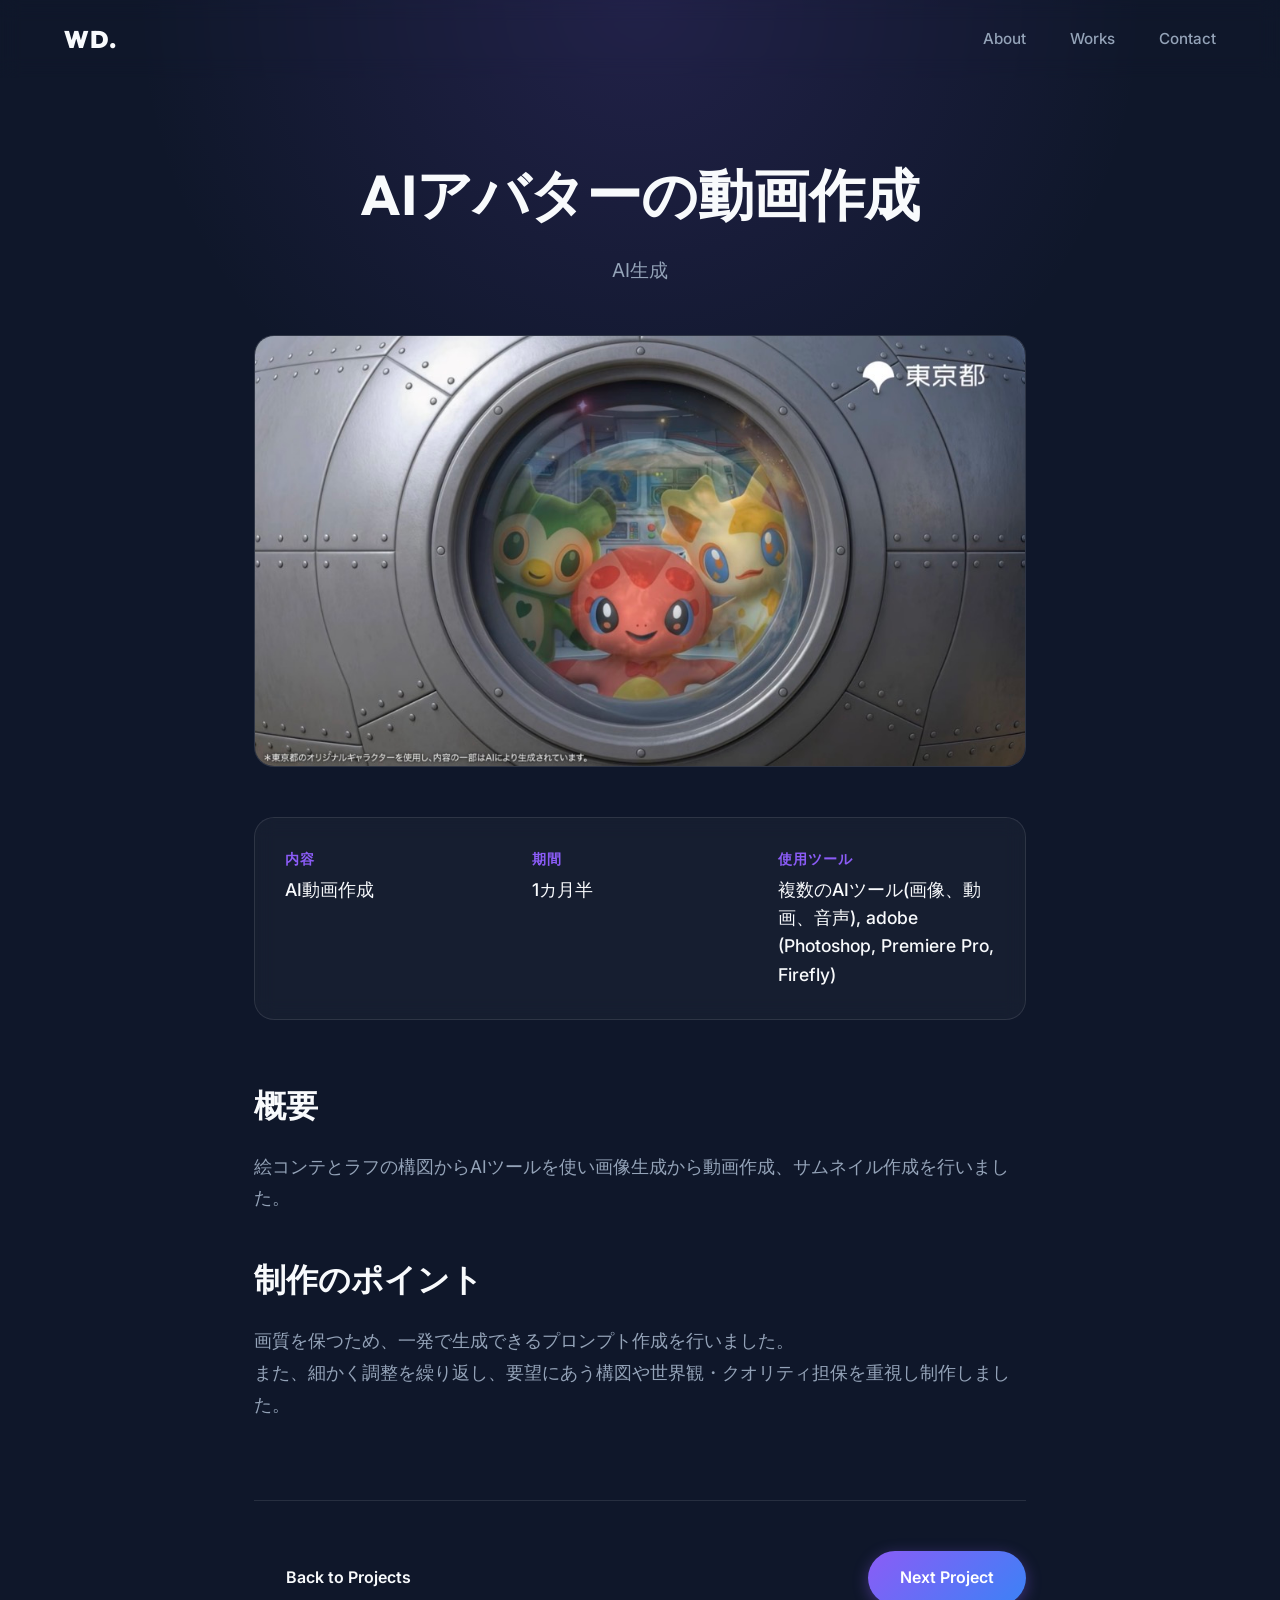
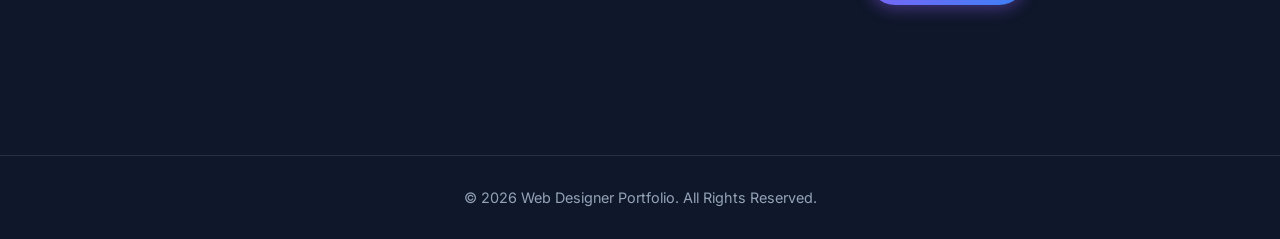
==== project-1.html @ 64d4fb62 "Add files via upload" ====
<!DOCTYPE html>
<html lang="ja">

<head>
    <meta charset="UTF-8">
    <meta name="viewport" content="width=device-width, initial-scale=1.0">
    <title>AI avatar video creation | AT Portfolio</title>
    <!-- Google Fonts -->
    <link rel="preconnect" href="https://fonts.googleapis.com">
    <link rel="preconnect" href="https://fonts.gstatic.com" crossorigin>
    <link
        href="https://fonts.googleapis.com/css2?family=Inter:wght@400;500;600&family=Outfit:wght@500;700;900&display=swap"
        rel="stylesheet">
    <link rel="stylesheet" href="style.css">
    <link rel="stylesheet" href="project.css">
</head>

<body>
    <nav class="navbar scrolled">
        <div class="logo"><a href="index.html">WD.</a></div>
        <div class="nav-links">
            <a href="index.html#about">About</a>
            <a href="index.html#works">Works</a>
            <a href="index.html#contact">Contact</a>
        </div>
        <div class="burger">
            <div class="line1"></div>
            <div class="line2"></div>
            <div class="line3"></div>
        </div>
    </nav>

    <header class="project-hero">
        <div class="project-hero-content fade-in">
            <h1>AIアバターの動画作成</h1>
            <p>AI生成</p>
        </div>
    </header>

    <main class="project-main section-padding">
        <div class="project-cover fade-in">
            <img src="images/work1.jpg" alt="Dashboard Cover" class="glass">
        </div>

        <div class="project-meta glass fade-in">
            <div class="meta-item">
                <h3>内容</h3>
                <p>AI動画作成</p>
            </div>
            <div class="meta-item">
                <h3>期間</h3>
                <p>1カ月半</p>
            </div>
            <div class="meta-item">
                <h3>使用ツール</h3>
                <p>複数のAIツール(画像、動画、音声), adobe (Photoshop, Premiere Pro, Firefly)</p>
            </div>
            <!-- <div class="meta-item">
                <h3>プロジェクトURL</h3>
                <p><a href="#" class="project-url-link">Visit Website →</a></p>
            </div>
            <div class="meta-item">
                <h3>動画再生</h3>
                <p><a href="video-player.html" class="project-url-link">Play Video →</a></p>
            </div> -->
        </div>

        <div class="project-description fade-in">
            <h2>概要</h2>
            <p>絵コンテとラフの構図からAIツールを使い画像生成から動画作成、サムネイル作成を行いました。</p>

            <h2 style="margin-top: 40px;">制作のポイント</h2>
            <p>画質を保つため、一発で生成できるプロンプト作成を行いました。<br>
                また、細かく調整を繰り返し、要望にあう構図や世界観・クオリティ担保を重視し制作しました。</p>
        </div>

        <div class="project-nav fade-in">
            <a href="index.html#works" class="btn">Back to Projects</a>
            <a href="project-2.html" class="btn primary-btn">Next Project</a>
        </div>
    </main>

    <footer>
        <p>© 2026 Web Designer Portfolio. All Rights Reserved.</p>
    </footer>

    <script src="script.js"></script>
</body>

</html>
---- style.css ----
/* ====================================================
   Variables & Reset
   ==================================================== */
:root {
    --bg-color: #0f172a;
    --text-primary: #f8fafc;
    --text-sec: #94a3b8;
    --accent-1: #8b5cf6;
    --accent-2: #3b82f6;
    --glass-bg: rgba(255, 255, 255, 0.03);
    --glass-border: rgba(255, 255, 255, 0.1);
    
    --font-heading: 'Outfit', sans-serif;
    --font-body: 'Inter', sans-serif;
}

* { margin: 0; padding: 0; box-sizing: border-box; }
html { scroll-behavior: smooth; }

body {
    background-color: var(--bg-color);
    color: var(--text-primary);
    font-family: var(--font-body);
    line-height: 1.6;
    overflow-x: hidden;
}

/* ====================================================
   Typography & Utilities
   ==================================================== */
h1, h2, h3 { font-family: var(--font-heading); }
a { text-decoration: none; color: inherit; }

.section-padding { padding: 100px 5%; }

.fade-in {
    opacity: 0;
    transform: translateY(30px);
    transition: opacity 0.8s ease, transform 0.8s ease;
}
.fade-in.appear {
    opacity: 1;
    transform: translateY(0);
}

.highlight {
    background: linear-gradient(135deg, var(--accent-1), var(--accent-2));
    -webkit-background-clip: text;
    -webkit-text-fill-color: transparent;
}

.btn {
    display: inline-block;
    padding: 14px 32px;
    border-radius: 30px;
    font-weight: 600;
    transition: all 0.3s ease;
    cursor: pointer;
}

.primary-btn {
    background: linear-gradient(135deg, var(--accent-1), var(--accent-2));
    color: #fff;
    box-shadow: 0 4px 15px rgba(139, 92, 246, 0.4);
}
.primary-btn:hover {
    transform: translateY(-2px);
    box-shadow: 0 6px 20px rgba(139, 92, 246, 0.6);
}

/* Glassmorphism */
.glass {
    background: var(--glass-bg);
    backdrop-filter: blur(10px);
    -webkit-backdrop-filter: blur(10px);
    border: 1px solid var(--glass-border);
    border-radius: 20px;
}

/* ====================================================
   Navbar
   ==================================================== */
.navbar {
    position: fixed;
    top: 0; left: 0; right: 0;
    padding: 20px 5%;
    display: flex;
    justify-content: space-between;
    align-items: center;
    z-index: 100;
    backdrop-filter: blur(10px);
    -webkit-backdrop-filter: blur(10px);
    transition: background 0.3s ease;
}
.navbar.scrolled {
    background: rgba(15, 23, 42, 0.8);
    border-bottom: 1px solid var(--glass-border);
}

.logo { font-family: var(--font-heading); font-size: 1.5rem; font-weight: 900; letter-spacing: 1px; }

.nav-links a {
    margin-left: 40px;
    font-size: 0.95rem;
    font-weight: 500;
    transition: color 0.3s ease;
    color: var(--text-sec);
}
.nav-links a:hover { color: var(--text-primary); }

.burger { display: none; cursor: pointer; }
.burger div { width: 25px; height: 2px; background-color: #fff; margin: 5px; transition: 0.3s; }

/* ====================================================
   Hero Section
   ==================================================== */
.hero {
    height: 100vh;
    display: flex;
    align-items: center;
    justify-content: space-around;
    padding: 0 5%;
    position: relative;
    overflow: hidden;
}
/* Abstract BG */
.hero::before {
    content: '';
    position: absolute;
    top: -10%; right: -10%;
    width: 600px; height: 600px;
    background: var(--accent-1);
    filter: blur(150px);
    opacity: 0.3;
    border-radius: 50%;
    z-index: -1;
}

.hero-content { flex: 1; z-index: 2; max-width: 600px; }
.hero-title { font-size: 4.5rem; line-height: 1.1; margin-bottom: 20px; letter-spacing: -1px; }
.hero-subtitle { font-size: 1.2rem; color: var(--text-sec); margin-bottom: 40px; }

.hero-image { flex: 1; display: flex; justify-content: center; align-items: center; z-index: 2; }
.hero-image-wrapper {
    width: 380px; height: 380px;
    border-radius: 30% 70% 70% 30% / 30% 30% 70% 70%;
    overflow: hidden;
    position: relative;
    animation: floating-blob 8s ease-in-out infinite alternate;
}
.hero-image-wrapper.glow {
    box-shadow: 0 0 40px rgba(139, 92, 246, 0.4);
}
.hero-image img {
    width: 100%; height: 100%; object-fit: cover;
}

@keyframes floating-blob {
    0%   { border-radius: 30% 70% 70% 30% / 30% 30% 70% 70%; transform: translateY(0); }
    100% { border-radius: 50% 50% 30% 70% / 50% 70% 30% 50%; transform: translateY(-20px); }
}

/* ====================================================
   About Section
   ==================================================== */
.section-header { margin-bottom: 50px; text-align: center; }
.section-header h2 { font-size: 2.5rem; margin-bottom: 10px; }
.divider { width: 50px; height: 4px; background: linear-gradient(90deg, var(--accent-1), var(--accent-2)); margin: 0 auto; border-radius: 2px; }

.about-grid { display: grid; grid-template-columns: 1fr 1fr; gap: 50px; align-items: center; max-width: 1000px; margin: 0 auto; }
.about-text { font-size: 1.1rem; color: var(--text-sec); }
.skills { display: flex; flex-wrap: wrap; gap: 10px; margin-top: 20px; }
.skill-tag {
    background: rgba(139, 92, 246, 0.1);
    color: #c4b5fd;
    padding: 8px 16px;
    border-radius: 20px;
    font-size: 0.9rem;
    font-weight: 500;
    border: 1px solid rgba(139, 92, 246, 0.2);
    transition: all 0.3s ease;
}
.skill-tag:hover { background: rgba(139, 92, 246, 0.2); transform: translateY(-2px); }

/* ====================================================
   Works Section
   ==================================================== */
.works-grid { display: grid; grid-template-columns: repeat(auto-fit, minmax(320px, 1fr)); gap: 40px; max-width: 1000px; margin: 0 auto; }
.work-card { overflow: hidden; transition: transform 0.4s ease; cursor: pointer; }
.work-card:hover { transform: translateY(-10px); }

.work-img { position: relative; overflow: hidden; aspect-ratio: 4/3; }
.work-img img { width: 100%; height: 100%; object-fit: cover; transition: transform 0.6s ease; }
.work-card:hover .work-img img { transform: scale(1.05); }

.work-overlay {
    position: absolute; inset: 0;
    background: rgba(15, 23, 42, 0.6);
    display: flex; justify-content: center; align-items: center;
    opacity: 0; transition: opacity 0.3s ease;
}
.work-card:hover .work-overlay { opacity: 1; }

.btn-sm {
    background: #fff; color: var(--bg-color);
    padding: 10px 20px; border-radius: 20px; font-weight: 600; font-size: 0.9rem;
}

.work-info { padding: 25px; border-top: 1px solid var(--glass-border); }
.work-info h3 { font-size: 1.3rem; margin-bottom: 5px; }
.work-info p { color: var(--text-sec); font-size: 0.95rem; }

/* No-hover variant */
.work-card.no-hover { cursor: default; }
.work-card.no-hover:hover { transform: none; }
.work-card.no-hover:hover .work-img img { transform: none; }

/* ====================================================
   Contact & Footer
   ==================================================== */
.contact-card {
    max-width: 700px; margin: 0 auto;
    text-align: center; padding: 60px 40px;
}
.contact-card h2 { font-size: 2.5rem; margin-bottom: 15px; font-family: var(--font-heading); }
.contact-card p { color: var(--text-sec); margin-bottom: 30px; font-size: 1.1rem; }

footer { text-align: center; padding: 30px; border-top: 1px solid var(--glass-border); color: var(--text-sec); font-size: 0.9rem; margin-top: 50px; }

/* ====================================================
   Responsive
   ==================================================== */
@media screen and (max-width: 1024px) {
    .hero-title { font-size: 3.5rem; }
    .hero-image-wrapper { width: 300px; height: 300px; }
}

@media screen and (max-width: 768px) {
    .nav-links {
        position: absolute; right: 0; top: 70px;
        background: rgba(15, 23, 42, 0.95);
        backdrop-filter: blur(10px);
        border-bottom: 1px solid var(--glass-border);
        flex-direction: column; width: 100%; text-align: center;
        transform: translateY(-150%); transition: transform 0.4s ease; z-index: -1; padding-bottom: 20px;
    }
    .nav-links.nav-active { transform: translateY(0); box-shadow: 0 10px 20px rgba(0,0,0,0.3); }
    .nav-links a { margin: 20px 0; display: block; margin-left: 0; }
    
    .burger { display: block; }
    
    .hero { flex-direction: column; justify-content: center; text-align: center; padding-top: 120px; }
    .hero-title { font-size: 3rem; margin-top: 30px; }
    .hero-image { order: -1; margin-bottom: 20px; }
    
    .about-grid { grid-template-columns: 1fr; gap: 30px; }
}
---- project.css ----
/* ====================================================
   Project Detail Pages Enhancements
   ==================================================== */

.navbar.scrolled .logo a {
    color: var(--text-primary);
}

.project-hero {
    padding-top: 150px;
    padding-bottom: 50px;
    text-align: center;
    background: radial-gradient(circle at 50% 0%, rgba(139, 92, 246, 0.15), transparent 70%);
}

.project-hero h1 {
    font-size: 3.5rem;
    margin-bottom: 15px;
    font-family: var(--font-heading);
    letter-spacing: -0.5px;
}

.project-hero p {
    font-size: 1.2rem;
    color: var(--text-sec);
}

.project-main {
    max-width: 900px;
    margin: 0 auto;
    padding-top: 0;
}

.project-cover {
    width: 100%;
    margin-bottom: 50px;
}

.project-cover img {
    width: 100%;
    border-radius: 20px;
    display: block;
}

.project-meta {
    display: grid;
    grid-template-columns: repeat(auto-fit, minmax(200px, 1fr));
    gap: 30px;
    padding: 30px;
    margin-bottom: 60px;
    border-radius: 20px;
}

.meta-item h3 {
    font-size: 0.9rem;
    color: var(--accent-1);
    text-transform: uppercase;
    letter-spacing: 1px;
    margin-bottom: 5px;
}

.meta-item p {
    font-weight: 500;
    font-size: 1.1rem;
}

.project-url-link {
    color: var(--accent-1);
    font-weight: 600;
    text-decoration: none;
    position: relative;
    transition: all 0.3s ease;
    display: inline-block;
}

.project-url-link::after {
    content: '';
    position: absolute;
    width: 100%;
    height: 1px;
    bottom: -2px;
    left: 0;
    background: linear-gradient(90deg, var(--accent-1), var(--accent-2));
    transform: scaleX(0);
    transform-origin: right;
    transition: transform 0.4s ease;
}

.project-url-link:hover {
    color: var(--text-primary);
    transform: translateX(5px);
}

.project-url-link:hover::after {
    transform: scaleX(1);
    transform-origin: left;
}

.project-description h2 {
    font-size: 2rem;
    margin-bottom: 20px;
    font-family: var(--font-heading);
}

.project-description p {
    color: var(--text-sec);
    font-size: 1.1rem;
    line-height: 1.8;
}

.project-nav {
    display: flex;
    justify-content: space-between;
    margin-top: 80px;
    border-top: 1px solid var(--glass-border);
    padding-top: 50px;
    flex-wrap: wrap;
    gap: 20px;
}

@media screen and (max-width: 768px) {
    .project-hero h1 { font-size: 2.5rem; }
    .project-hero { padding-top: 120px; padding-bottom: 30px; }
    .project-nav { flex-direction: column; text-align: center; }
}
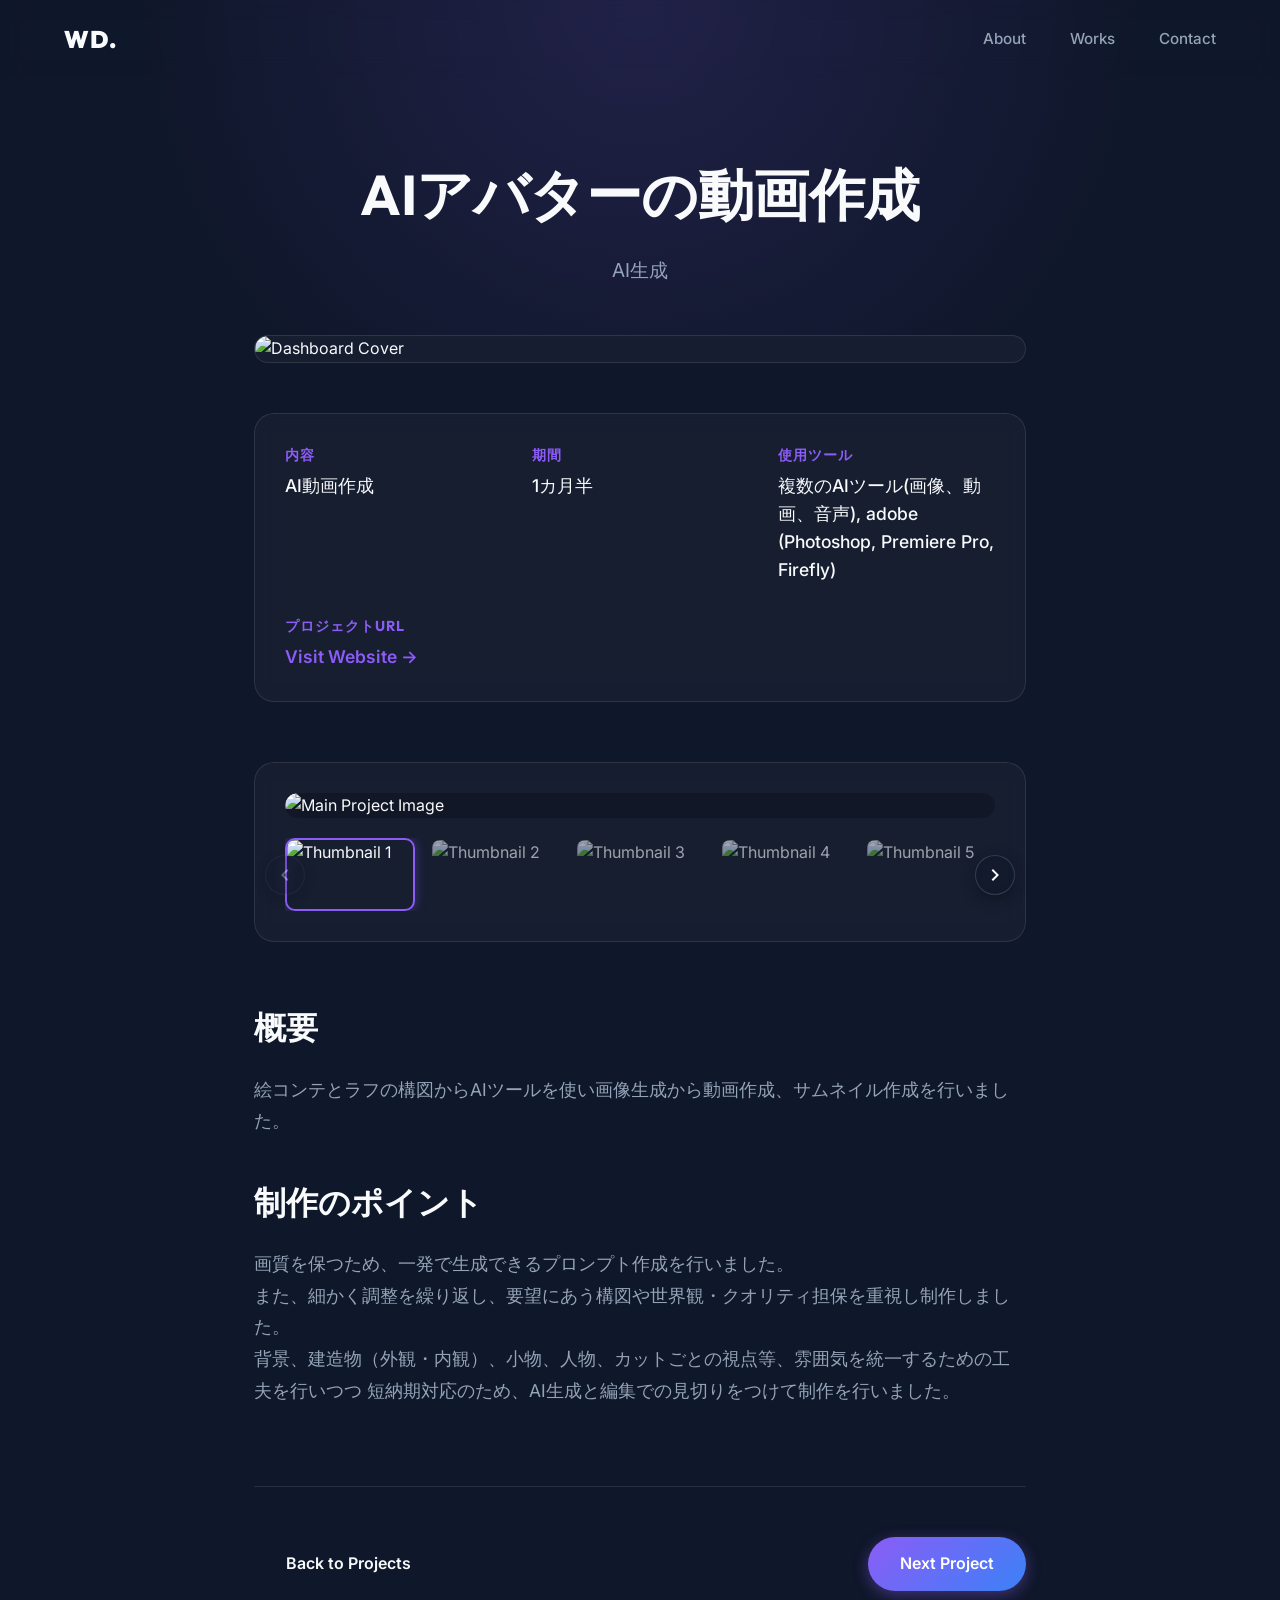
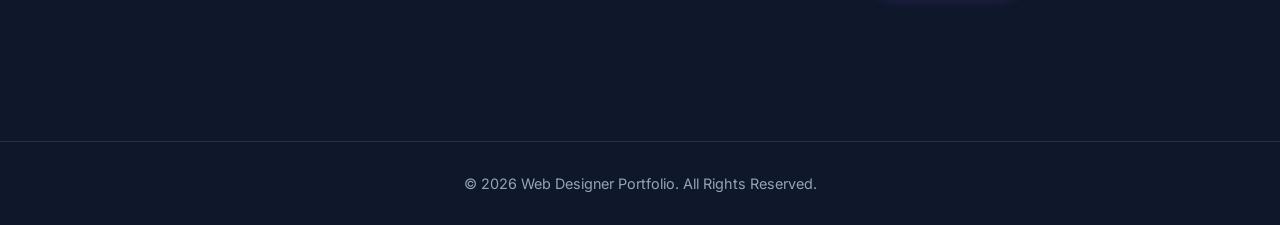
==== commit ac21b425: "Add files via upload" ====
--- a/project-1.html
+++ b/project-1.html
@@ -4,6 +4,7 @@
 <head>
     <meta charset="UTF-8">
     <meta name="viewport" content="width=device-width, initial-scale=1.0">
+    <meta name="robots" content="noimageindex">
     <title>AI avatar video creation | AT Portfolio</title>
     <!-- Google Fonts -->
     <link rel="preconnect" href="https://fonts.googleapis.com">
@@ -39,7 +40,7 @@
 
     <main class="project-main section-padding">
         <div class="project-cover fade-in">
-            <img src="images/work1.jpg" alt="Dashboard Cover" class="glass">
+            <img src="images/work1-1.jpg" alt="Dashboard Cover" class="glass">
         </div>
 
         <div class="project-meta glass fade-in">
@@ -55,14 +56,41 @@
                 <h3>使用ツール</h3>
                 <p>複数のAIツール(画像、動画、音声), adobe (Photoshop, Premiere Pro, Firefly)</p>
             </div>
+            <div class="meta-item">
+                <h3>プロジェクトURL</h3>
+                <p><a href="https://www.metro.tokyo.lg.jp/tosei/koho/tokyo_avatar" class="project-url-link">Visit Website →</a></p>
+            </div>
             <!-- <div class="meta-item">
-                <h3>プロジェクトURL</h3>
-                <p><a href="#" class="project-url-link">Visit Website →</a></p>
-            </div>
-            <div class="meta-item">
                 <h3>動画再生</h3>
                 <p><a href="video-player.html" class="project-url-link">Play Video →</a></p>
             </div> -->
+        </div>
+
+        <div class="project-gallery glass fade-in">
+            <div class="gallery-main">
+                <img id="gallery-main-img" src="images/work1-1.jpg" alt="Main Project Image">
+            </div>
+            <div class="gallery-thumbnails-wrapper">
+                <button class="nav-btn prev-btn" aria-label="Previous image" disabled>
+                    <svg viewBox="0 0 24 24" width="24" height="24"><path d="M15.41 7.41L14 6l-6 6 6 6 1.41-1.41L10.83 12z" fill="currentColor"/></svg>
+                </button>
+                <div class="thumbnails-viewport">
+                    <div class="thumbnails-track">
+                        <img src="images/work1-1.jpg" alt="Thumbnail 1" class="thumbnail active" data-src="images/work1-1.jpg">
+                        <img src="images/work-1-2.jpg" alt="Thumbnail 2" class="thumbnail" data-src="images/work-1-2.jpg">
+                        <img src="images/work1-3.jpg" alt="Thumbnail 3" class="thumbnail" data-src="images/work1-3.jpg">
+                        <img src="images/work1-4.jpg" alt="Thumbnail 4" class="thumbnail" data-src="images/work1-4.jpg">
+                        <img src="images/work1-5.jpg" alt="Thumbnail 5" class="thumbnail" data-src="images/work1-5.jpg">
+                        <img src="images/work1-6.jpg" alt="Thumbnail 6" class="thumbnail" data-src="images/work1-6.jpg">
+                        <img src="images/work1-7.png" alt="Thumbnail 7" class="thumbnail" data-src="images/work1-7.png">
+                        <img src="images/work1-8.png" alt="Thumbnail 8" class="thumbnail" data-src="images/work1-8.png">
+                        <img src="images/work1-9.png" alt="Thumbnail 9" class="thumbnail" data-src="images/work1-9.png">
+                    </div>
+                </div>
+                <button class="nav-btn next-btn" aria-label="Next image">
+                    <svg viewBox="0 0 24 24" width="24" height="24"><path d="M10 6L8.59 7.41 13.17 12l-4.58 4.59L10 18l6-6z" fill="currentColor"/></svg>
+                </button>
+            </div>
         </div>
 
         <div class="project-description fade-in">
@@ -71,8 +99,16 @@
 
             <h2 style="margin-top: 40px;">制作のポイント</h2>
             <p>画質を保つため、一発で生成できるプロンプト作成を行いました。<br>
-                また、細かく調整を繰り返し、要望にあう構図や世界観・クオリティ担保を重視し制作しました。</p>
+                また、細かく調整を繰り返し、要望にあう構図や世界観・クオリティ担保を重視し制作しました。<br>
+                背景、建造物（外観・内観）、小物、人物、カットごとの視点等、雰囲気を統一するための工夫を行いつつ
+                短納期対応のため、AI生成と編集での見切りをつけて制作を行いました。
+            </p>
+
+            
         </div>
+
+
+        
 
         <div class="project-nav fade-in">
             <a href="index.html#works" class="btn">Back to Projects</a>
--- a/style.css
+++ b/style.css
@@ -46,6 +46,7 @@
 .highlight {
     background: linear-gradient(135deg, var(--accent-1), var(--accent-2));
     -webkit-background-clip: text;
+    background-clip: text;
     -webkit-text-fill-color: transparent;
 }
 
@@ -186,8 +187,10 @@
    Works Section
    ==================================================== */
 .works-grid { display: grid; grid-template-columns: repeat(auto-fit, minmax(320px, 1fr)); gap: 40px; max-width: 1000px; margin: 0 auto; }
-.work-card { overflow: hidden; transition: transform 0.4s ease; cursor: pointer; }
+.work-card { overflow: hidden; transition: transform 0.4s ease; }
 .work-card:hover { transform: translateY(-10px); }
+
+.work-link { display: block; width: 100%; text-decoration: none; color: inherit; }
 
 .work-img { position: relative; overflow: hidden; aspect-ratio: 4/3; }
 .work-img img { width: 100%; height: 100%; object-fit: cover; transition: transform 0.6s ease; }
@@ -203,7 +206,9 @@
 
 .btn-sm {
     background: #fff; color: var(--bg-color);
-    padding: 10px 20px; border-radius: 20px; font-weight: 600; font-size: 0.9rem;
+    padding: 10px 24px; border-radius: 24px; font-weight: 600; font-size: 0.9rem;
+    display: inline-block;
+    box-shadow: 0 4px 15px rgba(0,0,0,0.2);
 }
 
 .work-info { padding: 25px; border-top: 1px solid var(--glass-border); }
@@ -254,4 +259,12 @@
     .hero-image { order: -1; margin-bottom: 20px; }
     
     .about-grid { grid-template-columns: 1fr; gap: 30px; }
-}
+
+    /* Work Card SP visibility */
+    .work-overlay {
+        opacity: 0.45; /* SPではデフォルトでうっすら表示 */
+    }
+    .work-card:hover .work-overlay {
+        opacity: 1;
+    }
+}
--- a/project.css
+++ b/project.css
@@ -123,3 +123,145 @@
     .project-hero { padding-top: 120px; padding-bottom: 30px; }
     .project-nav { flex-direction: column; text-align: center; }
 }
+
+/* ====================================================
+   Image Gallery Section
+   ==================================================== */
+.project-gallery {
+    padding: 30px;
+    margin-bottom: 60px;
+    border-radius: 20px;
+    display: flex;
+    flex-direction: column;
+    gap: 20px;
+}
+
+.gallery-main {
+    width: 100%;
+    border-radius: 15px;
+    overflow: hidden;
+    background: rgba(0, 0, 0, 0.2);
+}
+
+.gallery-main img {
+    width: 100%;
+    height: auto;
+    display: block;
+    border-radius: 15px;
+    transition: opacity 0.25s ease;
+}
+
+.gallery-thumbnails-wrapper {
+    position: relative;
+    width: 100%;
+}
+
+.thumbnails-viewport {
+    overflow: hidden;
+    width: 100%;
+}
+
+.thumbnails-track {
+    display: flex;
+    gap: 15px;
+    transition: transform 0.3s cubic-bezier(0.4, 0, 0.2, 1);
+}
+
+.thumbnail {
+    width: 30%;
+    flex: 0 0 calc((100% - (4 * 15px)) / 5);
+    aspect-ratio: 16 / 9;
+    object-fit: cover;
+    border-radius: 10px;
+    cursor: pointer;
+    opacity: 0.6;
+    border: 2px solid transparent;
+    transition: all 0.3s ease;
+}
+
+.thumbnail:hover {
+    opacity: 1;
+    transform: translateY(-2px);
+}
+
+.thumbnail.active {
+    opacity: 1;
+    border-color: var(--accent-1);
+    box-shadow: 0 0 12px rgba(139, 92, 246, 0.4);
+}
+
+.nav-btn {
+    position: absolute;
+    top: 50%;
+    transform: translateY(-50%);
+    background: rgba(15, 23, 42, 0.7);
+    backdrop-filter: blur(8px);
+    -webkit-backdrop-filter: blur(8px);
+    border: 1px solid rgba(255, 255, 255, 0.15);
+    width: 40px;
+    height: 40px;
+    border-radius: 50%;
+    display: flex;
+    align-items: center;
+    justify-content: center;
+    cursor: pointer;
+    color: var(--text-primary);
+    transition: all 0.3s cubic-bezier(0.4, 0, 0.2, 1);
+    z-index: 10;
+    padding: 0;
+    box-shadow: 0 4px 15px rgba(0, 0, 0, 0.3);
+}
+
+.prev-btn {
+    left: -20px;
+}
+
+.next-btn {
+    right: -20px;
+}
+
+.nav-btn:not(:disabled):hover {
+    background: var(--accent-1);
+    border-color: transparent;
+    box-shadow: 0 4px 15px rgba(139, 92, 246, 0.5);
+    transform: translateY(-50%) scale(1.08);
+}
+
+.nav-btn:disabled {
+    opacity: 0.3;
+    cursor: not-allowed;
+}
+
+@media screen and (max-width: 768px) {
+    .project-gallery {
+        padding: 15px;
+        margin-bottom: 40px;
+        gap: 12px;
+    }
+    .thumbnails-track {
+        gap: 8px;
+    }
+    .thumbnail {
+        flex: 0 0 calc((100% - (2 * 8px)) / 3);
+        border-radius: 6px;
+    }
+    .nav-btn {
+        width: 34px;
+        height: 34px;
+    }
+    .nav-btn svg {
+        width: 18px;
+        height: 18px;
+    }
+    .prev-btn {
+        left: 5px;
+    }
+    .next-btn {
+        right: 5px;
+    }
+    .nav-btn:not(:disabled):hover {
+        transform: translateY(-50%) scale(1.05);
+    }
+}
+
+
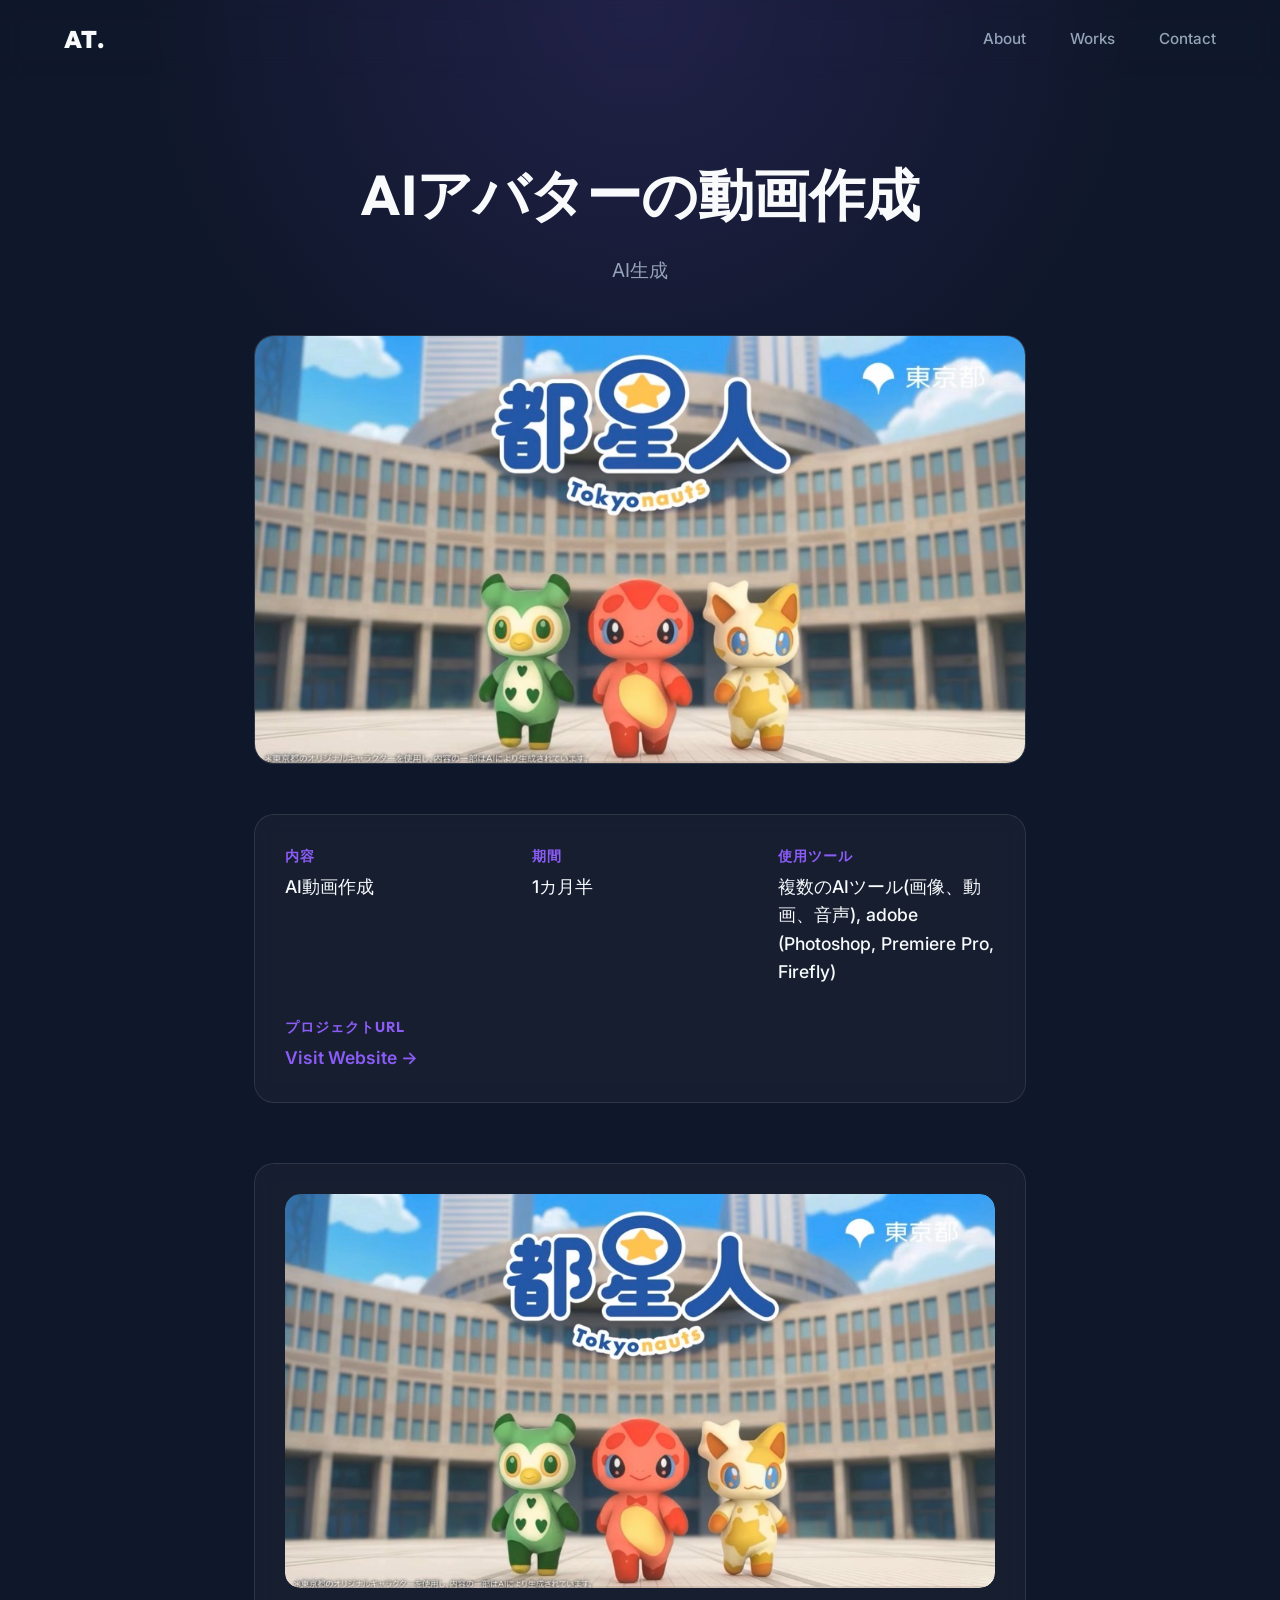
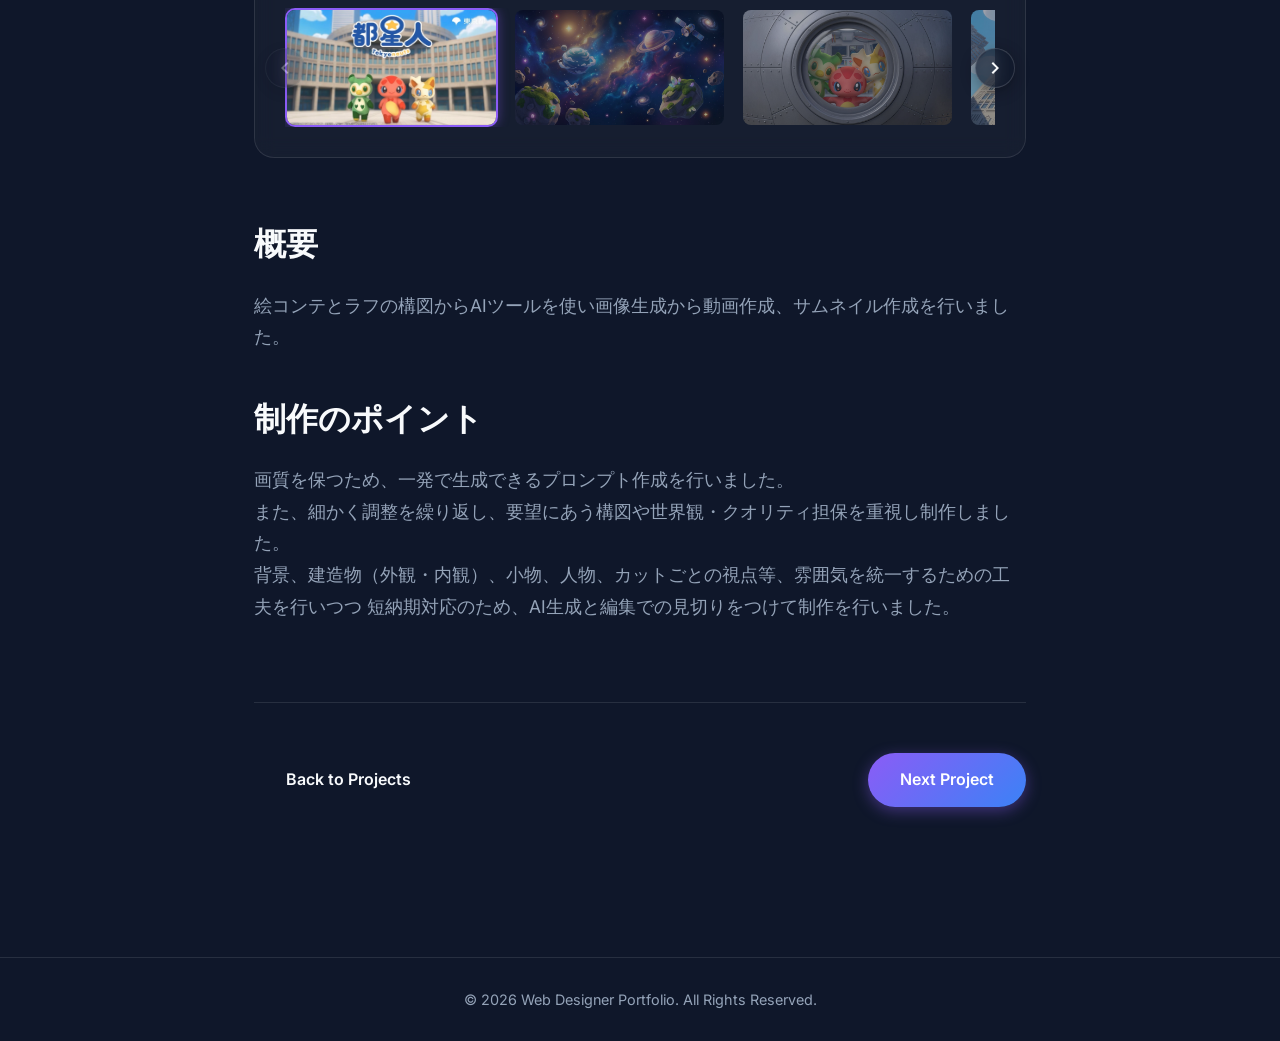
==== commit bb91d801: "Add files via upload" ====
--- a/project-1.html
+++ b/project-1.html
@@ -18,7 +18,7 @@
 
 <body>
     <nav class="navbar scrolled">
-        <div class="logo"><a href="index.html">WD.</a></div>
+        <div class="logo"><a href="index.html">AT.</a></div>
         <div class="nav-links">
             <a href="index.html#about">About</a>
             <a href="index.html#works">Works</a>
@@ -40,7 +40,7 @@
 
     <main class="project-main section-padding">
         <div class="project-cover fade-in">
-            <img src="images/work1-1.jpg" alt="Dashboard Cover" class="glass">
+            <img src="images/work1-1.jpg" alt="ai avator" class="glass">
         </div>
 
         <div class="project-meta glass fade-in">
